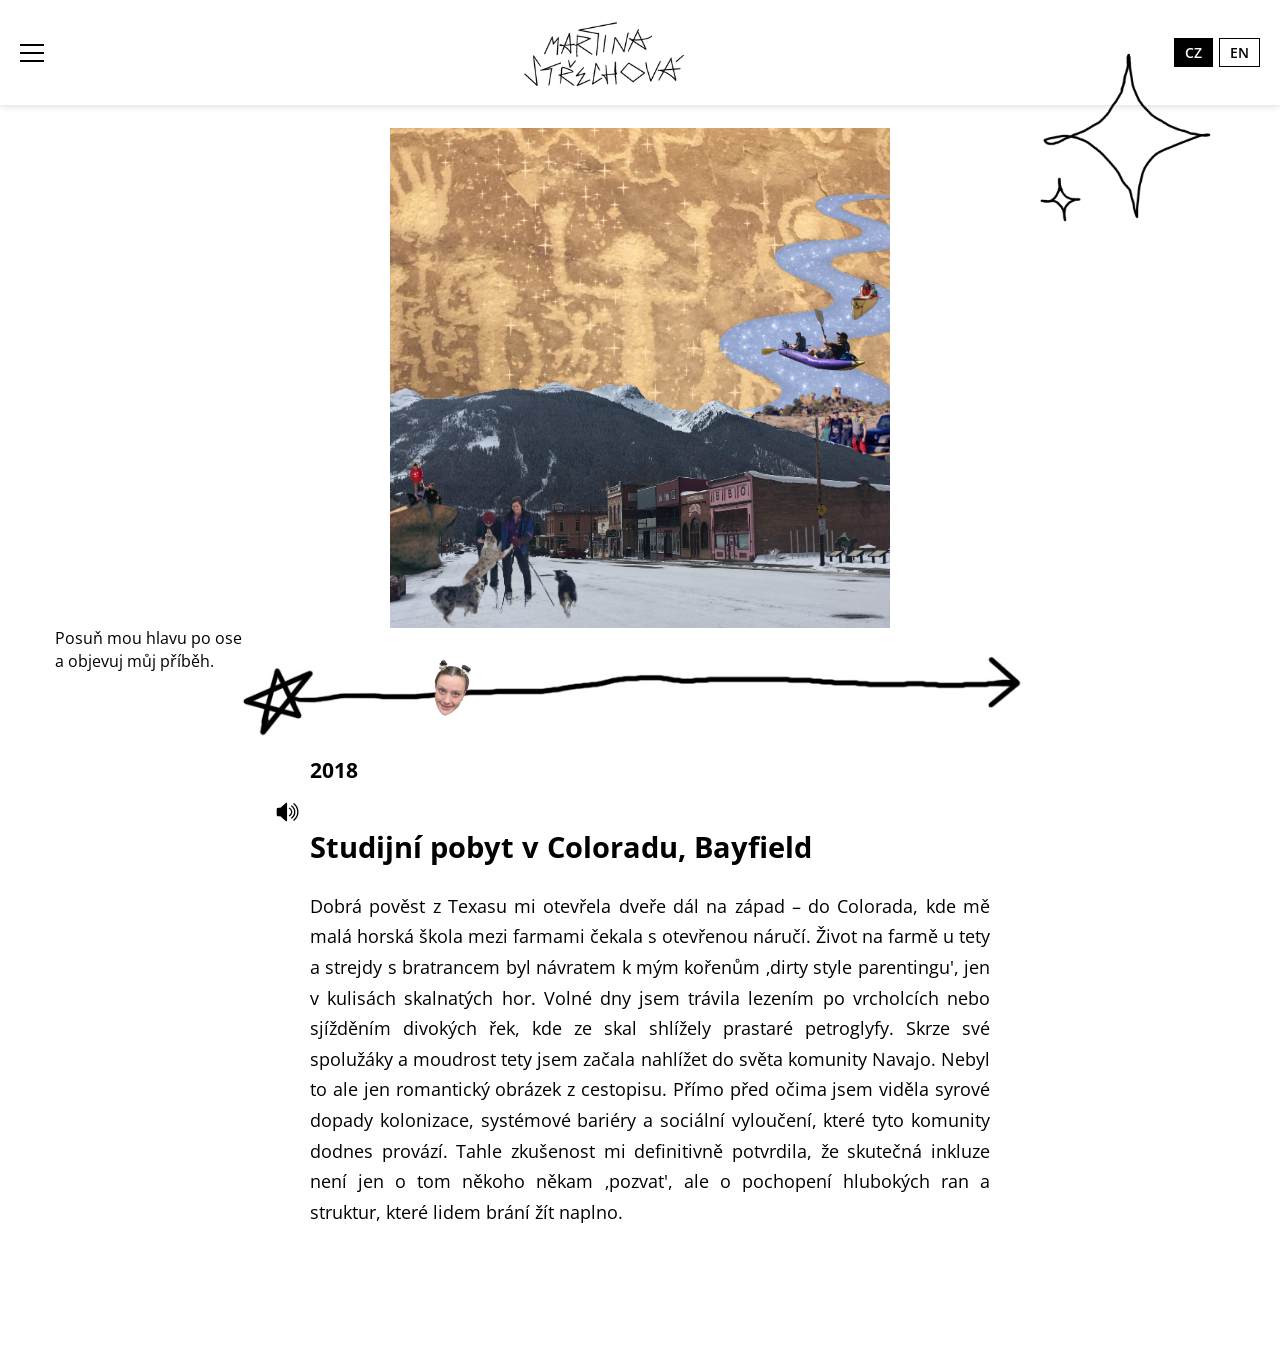
==== index.html @ bd1fe213 "Move deco-stars--left to end of milestone-section, update media query margin https://claude.ai/code/" ====
<!DOCTYPE html>
<html lang="cs">
<head>
  <meta charset="UTF-8">
  <meta name="viewport" content="width=device-width, initial-scale=1.0">
  <title>Osobní web</title>
  <link rel="preconnect" href="https://fonts.googleapis.com">
  <link rel="preconnect" href="https://fonts.gstatic.com" crossorigin>
  <link href="https://fonts.googleapis.com/css2?family=Open+Sans:wght@400;600;700&display=swap" rel="stylesheet">
  <link rel="stylesheet" href="css/style.css">
</head>
<body>

  <header id="site-header">
    <button id="menu-btn" aria-label="Otevřít menu">
      <span></span>
      <span></span>
      <span></span>
    </button>

    <a href="index.html" class="header-logo">
      <img src="assets/podpis.jpg" alt="Podpis" height="50">
    </a>

    <div class="lang-switcher">
      <button id="lang-cz" class="active">CZ</button>
      <button id="lang-en">EN</button>
    </div>
  </header>

  <img class="deco-stars deco-stars--top" src="assets/stars.png" alt="">

  <div id="menu-overlay" role="dialog" aria-modal="true" aria-label="Navigace" aria-hidden="true">
    <nav class="menu-nav">
      <a href="index.html" class="menu-item menu-item--home">
        <img src="assets/Home.svg" alt="Domů">
      </a>
      <a href="cv.html" class="menu-item">CV</a>
      <a href="contacts.html" class="menu-item" data-cz="Kontakty" data-en="Contacts">Kontakty</a>
    </nav>
  </div>

  <main id="home">
    <section id="milestone-section">
      <div id="milestone-image">
        <img id="milestone-img" src="" alt="" />
        <p id="timeline-instructions" data-cz="Posuň mou hlavu po ose<br>a objevuj můj příběh." data-en="Drag my head along the timeline<br>and discover my story.">Posuň mou hlavu po ose<br>a objevuj můj příběh.</p>
      </div>
      <div id="timeline-container">
        <div id="timeline-track">
          <img id="timeline-img" src="assets/osa.jpg" alt="Časová osa" style="width: 100%;">
          <img src="assets/hlava_1.png" alt="Martina Střechová" id="timeline-head">
        </div>
      </div>
      <div id="milestone-content">
        <div id="milestone-header">
          <span id="milestone-rok"></span>
          <button id="audio-btn"><img src="assets/Sound.svg" alt="Přehrát audio" style="height: 1.5rem; width: auto;"></button>
          <div class="nadpis-wrap">
            <h2 id="milestone-nadpis"></h2>
          </div>
        </div>
        <p id="milestone-text"></p>
      </div>
      <audio id="audio-player" preload="none"></audio>
      <img class="deco-stars deco-stars--left" src="assets/stars.png" alt="">
    </section>
  </main>

  <script src="data/milniky.js"></script>
  <script src="js/main.js"></script>
</body>
</html>
---- css/style.css ----
body {
  font-family: 'Open Sans', sans-serif;
}

/* ── Header ── */
#site-header {
  position: fixed;
  top: 0;
  left: 0;
  right: 0;
  height: 105px;
  background: #fff;
  color: #000;
  display: flex;
  align-items: center;
  justify-content: space-between;
  padding: 0 20px;
  box-shadow: 0 2px 6px rgba(0, 0, 0, 0.12);
  z-index: 1000;
}

/* Hamburger button */
#menu-btn {
  display: flex;
  flex-direction: column;
  justify-content: space-between;
  width: 24px;
  height: 18px;
  background: none;
  border: none;
  cursor: pointer;
  padding: 0;
}

#menu-btn span {
  display: block;
  width: 100%;
  height: 2px;
  background: #000;
  transition: transform 0.25s ease, opacity 0.25s ease;
}

/* Hamburger → křížek při otevřeném menu */
#menu-btn.open span:nth-child(1) { transform: translateY(8px) rotate(45deg); }
#menu-btn.open span:nth-child(2) { opacity: 0; }
#menu-btn.open span:nth-child(3) { transform: translateY(-8px) rotate(-45deg); }

/* Logo / signature */
.header-logo img {
  display: block;
  height: 75px;
}

/* Language switcher */
.lang-switcher {
  display: flex;
  gap: 6px;
}

.lang-switcher button {
  background: none;
  border: 1px solid #000;
  color: #000;
  padding: 4px 10px;
  cursor: pointer;
  font-family: inherit;
  font-size: 0.85rem;
  font-weight: 600;
}

.lang-switcher button.active {
  background: #000;
  color: #fff;
}

/* Menu overlay — malý panel vlevo nahoře */
#menu-overlay {
  position: fixed;
  top: 105px;
  left: 0;
  width: 300px;
  background: #747474;
  z-index: 1001;
  opacity: 0;
  pointer-events: none;
  transition: opacity 0.25s ease;
}

#menu-overlay.open {
  opacity: 1;
  pointer-events: all;
}

/* Nav items */
.menu-nav {
  display: flex;
  flex-direction: column;
  width: 100%;
}

.menu-item {
  display: block;
  width: 100%;
  color: #fff;
  text-decoration: none;
  font-size: 1.5rem;
  font-weight: 600;
  padding: 0.9rem 1.5rem;
  border-bottom: 1px solid rgba(255, 255, 255, 0.4);
}

.menu-item:last-child {
  border-bottom: none;
}

.menu-item--home {
  display: flex;
  align-items: center;
  padding: 0;
}

.menu-item--home img {
  height: 3rem;
  width: auto;
  display: block;
  padding: 0.5rem 0;
}

/* ── Milestone section ── */
#milestone-section {
  max-width: 700px;
  margin: 0 auto;
  padding-top: 120px;
  display: flex;
  flex-direction: column;
  gap: 0;
}

#milestone-image {
  position: relative;
  margin-bottom: 0;
  padding-bottom: 0;
}

#timeline-instructions {
  position: absolute;
  bottom: -60px;
  left: -235px;
  width: 280px;
  z-index: 200;
  font-size: 16px;
  line-height: 1.4;
  font-family: 'Open Sans', sans-serif;
  color: #000;
}

#milestone-image img {
  width: 100%;
  max-width: 500px;
  display: block;
  margin: 0 auto;
}

#milestone-content {
  width: calc(100% - 20px);
  max-width: none;
  margin: -10px 10px 0 20px;
  position: relative;
  padding-left: 0;
  padding-top: 0;
  padding-bottom: 105px;
}

#milestone-header {
  display: flex;
  flex-direction: column;
  align-items: flex-start;
  gap: 4px;
}

#milestone-rok {
  display: block;
  text-align: left;
  font-size: 21px;
  font-weight: 700;
  color: #000;
  margin-bottom: 4px;
}

.nadpis-wrap {
  position: relative;
  display: flex;
  align-items: center;
  gap: 10px;
}

#audio-btn {
  border: none;
  background: none;
  cursor: pointer;
  padding: 0;
  flex-shrink: 0;
}

#milestone-nadpis {
  text-align: left;
  font-size: 29px;
  font-weight: 700;
  line-height: 1.1;
  margin: 0 0 10px 0;
}

#milestone-text {
  text-align: justify;
  font-size: 18px;
  font-weight: 400;
  line-height: 1.7;
}

/* ── Timeline ── */
#timeline-container {
  width: calc(100% + 200px);
  max-width: none;
  margin-top: 8px;
  margin-bottom: 10px;
  margin-left: -100px;
  margin-right: -100px;
  position: relative;
}

#timeline-track {
  position: relative;
  width: 100%;
}

#timeline-img {
  display: block;
  position: relative;
  z-index: 1;
  max-height: 120px;
  object-fit: contain;
}

#timeline-head {
  position: absolute;
  top: 50%;
  margin-top: 0;
  width: 80px;
  height: auto;
  cursor: grab;
  transform: translateX(-50%) translateY(-60%);
  transition: left 0.3s ease;
  mix-blend-mode: normal;
  z-index: 100;
}

#milestone-image,
#milestone-content {
  transition: opacity 0.3s ease;
}

.deco-stars--top {
  position: fixed;
  top: -40px;
  right: -50px;
  width: 400px;
  height: auto;
  z-index: 1001;
  pointer-events: none;
}

.deco-stars--left {
  position: absolute;
  left: calc(-25vw + 60px);
  top: calc(50% + 97.5px);
  transform: translateY(-50%) rotate(90deg);
  width: 300px;
  height: auto;
  pointer-events: none;
}

@media (max-width: 480px) {
  #timeline-container {
    width: 100%;
    margin-left: 0;
    margin-right: 0;
    margin-top: 16px;
    overflow: hidden;
  }
  #timeline-img {
    width: 100%;
    max-width: 100%;
  }
  #timeline-head {
    width: 50px;
  }
  #milestone-content {
    width: 100%;
    margin: 0;
    padding-left: 16px;
    padding-right: 16px;
    box-sizing: border-box;
  }
  #milestone-section {
    padding-left: 16px;
    padding-right: 16px;
    box-sizing: border-box;
    overflow-x: hidden;
  }
  #milestone-header {
    display: flex;
    flex-direction: column;
    align-items: flex-start;
    gap: 4px;
  }
  #milestone-rok { order: 1; }
  #audio-btn { order: 2; }
  .nadpis-wrap { order: 3; width: 100%; }
  #milestone-nadpis {
    font-size: 22px;
  }
  .deco-stars--left {
    position: static;
    display: block;
    width: 80px;
    margin: 20px 0 0 0;
    transform: rotate(90deg);
  }
  #timeline-instructions {
    position: static;
    text-align: left;
    margin: 8px 0 4px 16px;
  }
}

@media (min-width: 481px) and (max-width: 1024px) {
  #timeline-container {
    width: 100%;
    margin-left: 0;
    margin-right: 0;
    overflow: hidden;
  }
  #timeline-img {
    width: 100%;
    max-width: 100%;
  }
  #timeline-head {
    width: 80px;
    height: auto;
  }
  #milestone-content {
    width: 100%;
    margin: 0;
    padding-left: 16px;
    padding-right: 16px;
    box-sizing: border-box;
  }
  #milestone-section {
    padding-left: 16px;
    padding-right: 16px;
    box-sizing: border-box;
    overflow-x: hidden;
  }
  #milestone-header {
    display: flex;
    flex-direction: column;
    align-items: flex-start;
    gap: 4px;
  }
  #milestone-rok { order: 1; }
  #audio-btn { order: 2; }
  .nadpis-wrap { order: 3; width: 100%; }
  #timeline-instructions {
    position: static;
    text-align: left;
    margin: 8px 0 4px 16px;
  }
  .deco-stars--left {
    position: static;
    display: block;
    width: 80px;
    margin: 20px 0 0 0;
    transform: rotate(90deg);
  }
}

@media (min-width: 1025px) {
  #audio-btn {
    margin-left: -44px;
    margin-top: 8px;
    position: relative;
  }
}
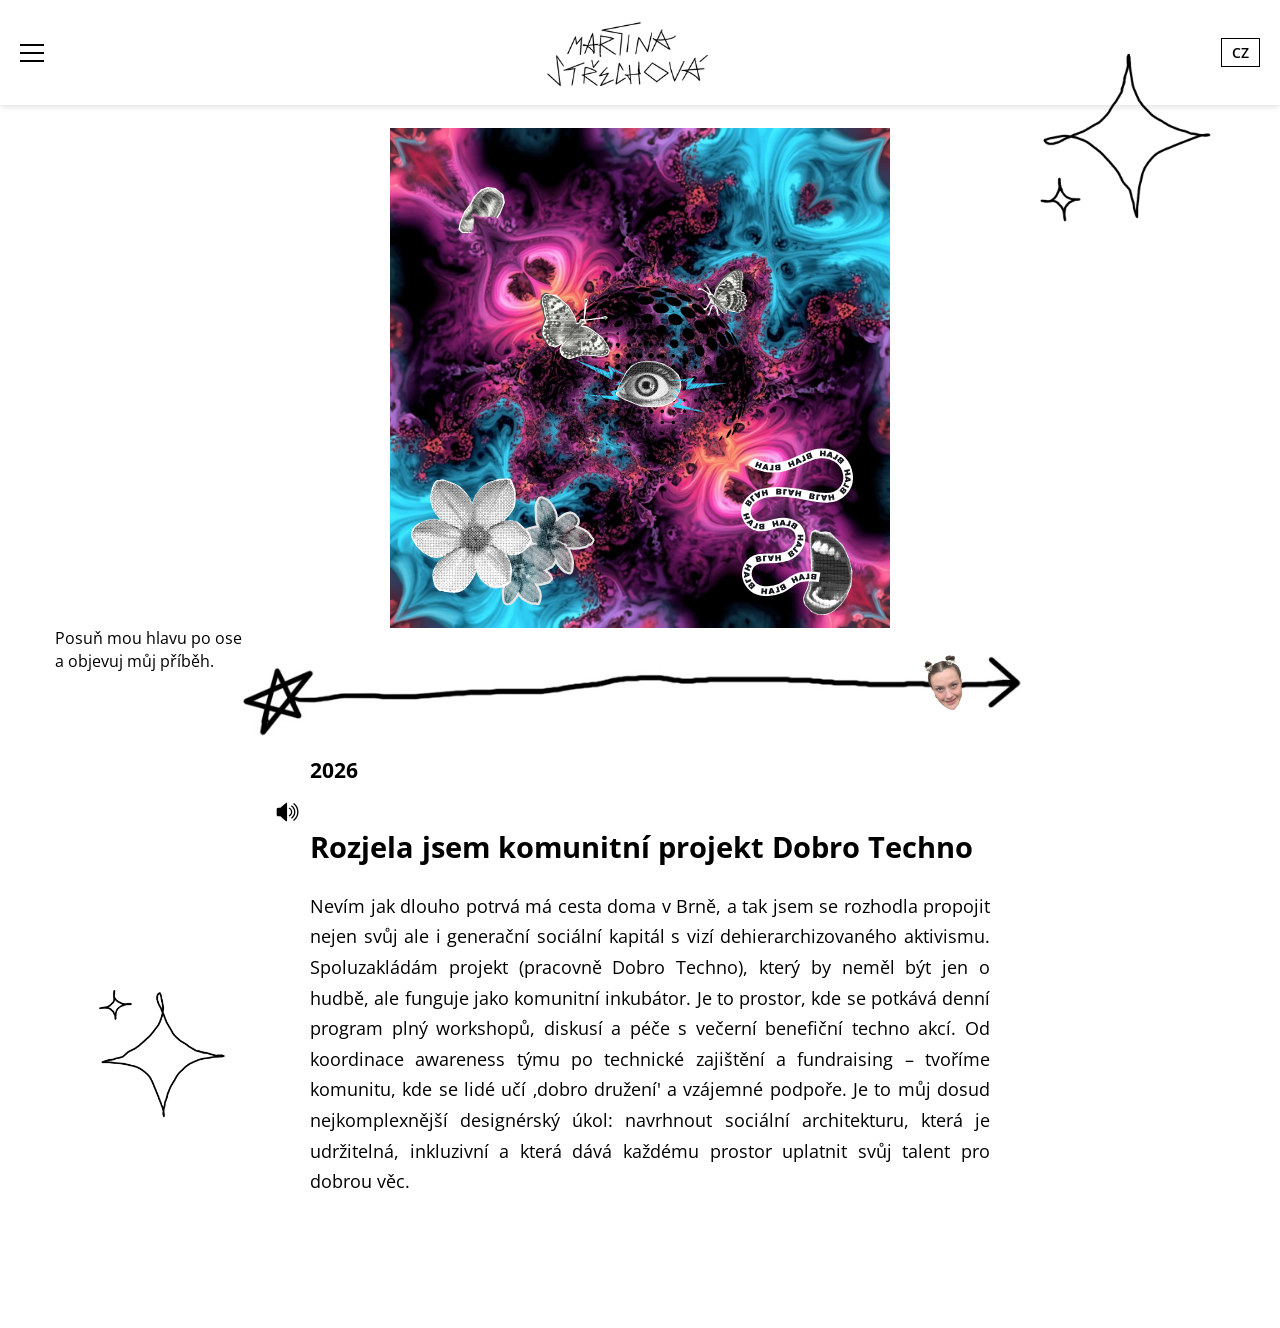
==== commit ee6a3f89: "Replace dual lang buttons with single toggle, add mobile logo height https://claude.ai/code/session_" ====
--- a/index.html
+++ b/index.html
@@ -23,8 +23,7 @@
     </a>
 
     <div class="lang-switcher">
-      <button id="lang-cz" class="active">CZ</button>
-      <button id="lang-en">EN</button>
+      <button id="lang-toggle" aria-label="Přepnout jazyk">CZ</button>
     </div>
   </header>
 
--- a/css/style.css
+++ b/css/style.css
@@ -134,6 +134,7 @@
   display: flex;
   flex-direction: column;
   gap: 0;
+  position: relative;
 }
 
 #milestone-image {
@@ -271,8 +272,8 @@
 
 .deco-stars--left {
   position: absolute;
-  left: calc(-25vw + 60px);
-  top: calc(50% + 97.5px);
+  left: calc(-25vw + 25px);
+  top: 80%;
   transform: translateY(-50%) rotate(90deg);
   width: 300px;
   height: auto;
@@ -293,6 +294,12 @@
   }
   #timeline-head {
     width: 50px;
+  }
+  .deco-stars--top {
+    width: 100px;
+  }
+  .header-logo img {
+    height: 40px;
   }
   #milestone-content {
     width: 100%;
@@ -322,9 +329,11 @@
   .deco-stars--left {
     position: static;
     display: block;
-    width: 80px;
-    margin: 20px 0 0 0;
+    width: 240px;
+    height: auto;
+    margin: 8px 0 0 0;
     transform: rotate(90deg);
+    pointer-events: none;
   }
   #timeline-instructions {
     position: static;
@@ -347,6 +356,11 @@
   #timeline-head {
     width: 80px;
     height: auto;
+  }
+  .deco-stars--top {
+    width: clamp(100px, 25vw, 267px);
+    right: 40px;
+    top: 20px;
   }
   #milestone-content {
     width: 100%;
@@ -378,9 +392,11 @@
   .deco-stars--left {
     position: static;
     display: block;
-    width: 80px;
-    margin: 20px 0 0 0;
+    width: 240px;
+    height: auto;
+    margin: 8px 0 0 0;
     transform: rotate(90deg);
+    pointer-events: none;
   }
 }
 
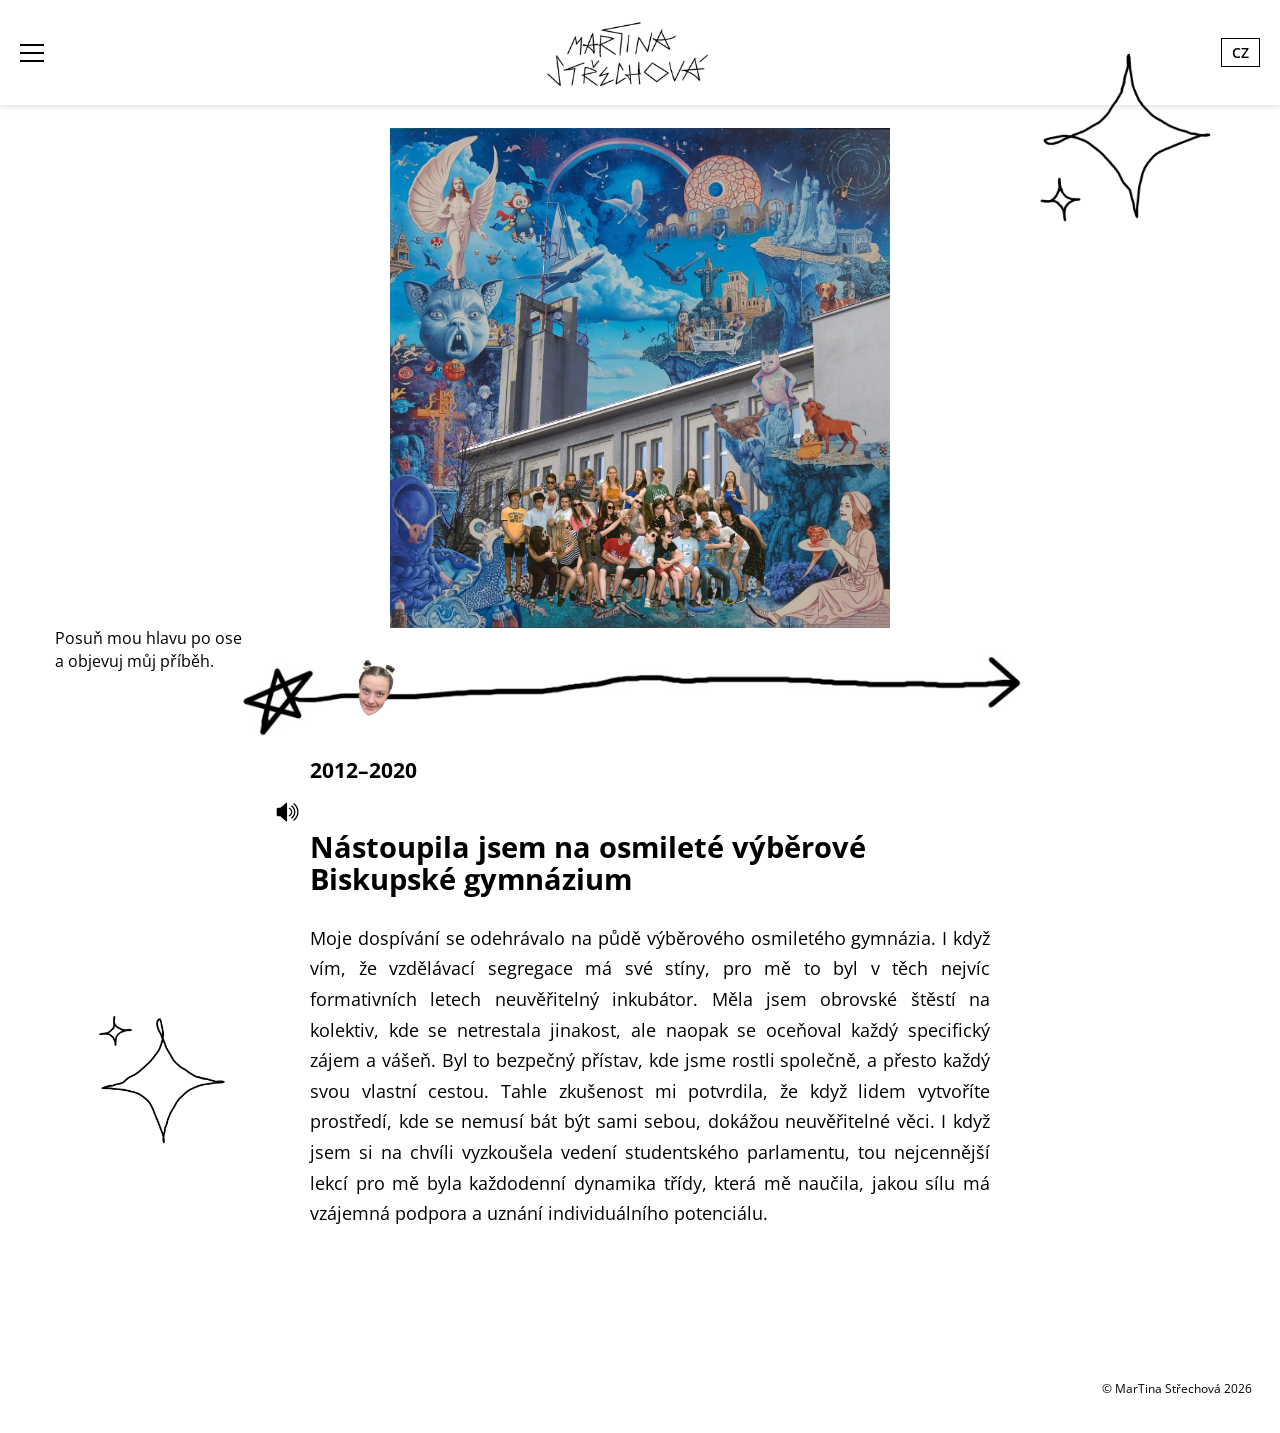
==== commit 4db03a2c: "Add site-footer to all pages with CSS styling https://claude.ai/code/session_014nUNuwKFdXaJQxvXebH3h" ====
--- a/index.html
+++ b/index.html
@@ -66,6 +66,10 @@
     </section>
   </main>
 
+  <footer id="site-footer">
+    <p>© MarTina Střechová 2026</p>
+  </footer>
+
   <script src="data/milniky.js"></script>
   <script src="js/main.js"></script>
 </body>
--- a/css/style.css
+++ b/css/style.css
@@ -126,6 +126,15 @@
   padding: 0.5rem 0;
 }
 
+/* ── Footer ── */
+#site-footer {
+  text-align: right;
+  padding: 16px 20px;
+  font-family: 'Open Sans', sans-serif;
+  font-size: 12px;
+  color: #000;
+}
+
 /* ── Milestone section ── */
 #milestone-section {
   max-width: 700px;
@@ -294,12 +303,29 @@
   }
   #timeline-head {
     width: 50px;
+    z-index: 200;
+  }
+  #timeline-img {
+    z-index: 1;
+    position: relative;
+  }
+  #timeline-track {
+    position: relative;
+    overflow: visible;
+  }
+  #timeline-container {
+    overflow: visible;
+  }
+  #site-header {
+    height: 80px;
+  }
+  .header-logo img {
+    height: 50px;
   }
   .deco-stars--top {
     width: 100px;
-  }
-  .header-logo img {
-    height: 40px;
+    right: 25px;
+    top: 40px;
   }
   #milestone-content {
     width: 100%;
@@ -338,7 +364,21 @@
   #timeline-instructions {
     position: static;
     text-align: left;
-    margin: 8px 0 4px 16px;
+    margin: 8px 0 4px 8px;
+    font-size: 13px;
+  }
+  #milestone-text {
+    font-size: 14px;
+  }
+  #milestone-section {
+    padding-top: 90px;
+    padding-bottom: 20px;
+  }
+  #milestone-content {
+    padding-bottom: 12px;
+  }
+  .deco-stars--left {
+    margin-left: -60px;
   }
 }
 
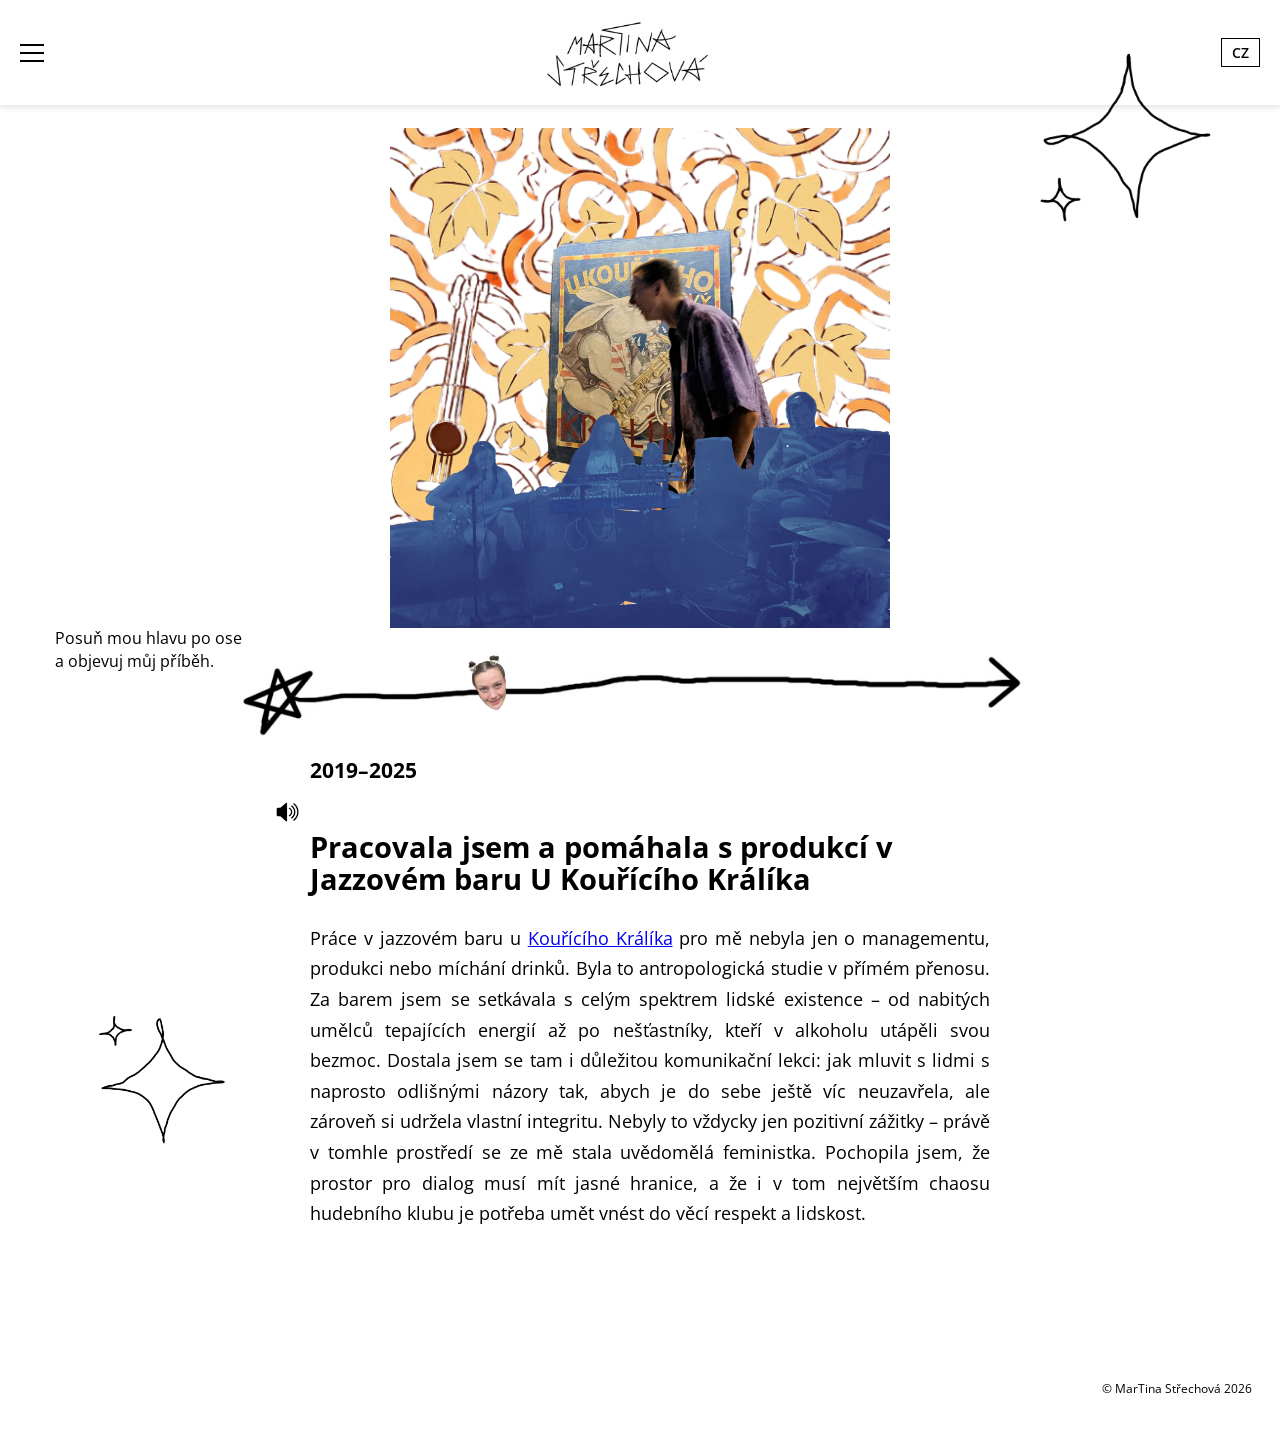
==== commit 75eb4705: "Add favicon from assets/Logo.png to all pages https://claude.ai/code/session_014nUNuwKFdXaJQxvXebH3h" ====
--- a/index.html
+++ b/index.html
@@ -2,6 +2,7 @@
 <html lang="cs">
 <head>
   <meta charset="UTF-8">
+  <link rel="icon" type="image/png" href="assets/Logo.png">
   <meta name="viewport" content="width=device-width, initial-scale=1.0">
   <title>Osobní web</title>
   <link rel="preconnect" href="https://fonts.googleapis.com">
--- a/css/style.css
+++ b/css/style.css
@@ -1,5 +1,6 @@
 body {
   font-family: 'Open Sans', sans-serif;
+  position: relative;
 }
 
 /* ── Header ── */
@@ -289,6 +290,463 @@
   pointer-events: none;
 }
 
+#cv-stars-left {
+  position: absolute;
+  left: 10px;
+  bottom: -360px;
+  width: 220px;
+  height: auto;
+  transform: rotate(90deg);
+  pointer-events: none;
+  z-index: 10;
+}
+
+/* ── CV kategorie 2 ── */
+.cv2-wrapper {
+  margin-top: 48px;
+}
+
+.cv2-section {
+  margin-bottom: 40px;
+}
+
+.cv2-row {
+  display: grid;
+  grid-template-columns: 1fr 1fr;
+  gap: 0 40px;
+}
+
+.cv2-list {
+  list-style: none;
+  margin: 0;
+  padding: 0;
+}
+
+.cv2-list--two-col .cv2-item {
+  display: flex;
+  justify-content: space-between;
+  gap: 12px;
+  padding: 6px 0;
+  border-bottom: 1px solid rgba(0,0,0,0.1);
+  font-size: 15px;
+}
+
+.cv2-list--two-col .cv2-item:last-child {
+  border-bottom: none;
+}
+
+.cv2-label {
+  font-weight: 600;
+}
+
+.cv2-level {
+  color: #000;
+  font-style: italic;
+  font-size: 14px;
+}
+
+.cv2-tags {
+  display: flex;
+  flex-wrap: wrap;
+  gap: 8px;
+  margin-top: 4px;
+}
+
+.cv2-tag {
+  border: 1px solid #000;
+  padding: 4px 12px;
+  font-size: 14px;
+  font-family: 'Open Sans', sans-serif;
+}
+
+.cv2-item--ref {
+  width: 100%;
+  display: flex;
+  flex-direction: column;
+  align-items: stretch;
+  padding: 8px 0;
+  border-bottom: 1px solid rgba(0,0,0,0.1);
+  font-size: 15px;
+}
+
+.cv2-item--ref:last-child {
+  border-bottom: none;
+}
+
+.cv2-ref-popis {
+  font-size: 13px;
+  font-style: italic;
+  color: #000;
+  margin-top: 2px;
+  display: block;
+}
+
+.cv2-email {
+  color: #000;
+  font-size: 13px;
+  text-decoration: underline;
+  text-underline-offset: 3px;
+  margin-top: 2px;
+  display: block;
+  text-align: right;
+}
+
+.cv2-email:hover {
+  opacity: 0.7;
+}
+
+.cv2-item--pub {
+  display: flex;
+  flex-direction: column;
+  padding: 10px 0;
+  border-bottom: 1px solid rgba(0,0,0,0.1);
+}
+
+.cv2-item--pub:last-child {
+  border-bottom: none;
+}
+
+.cv2-pub-title {
+  font-size: 15px;
+  font-weight: 600;
+  color: #000;
+  text-decoration: underline;
+  text-underline-offset: 3px;
+}
+
+.cv2-pub-title:hover {
+  opacity: 0.7;
+}
+
+.cv2-pub-source {
+  font-size: 13px;
+  font-style: italic;
+  margin-top: 2px;
+}
+
+@media (max-width: 480px) {
+  .cv2-row {
+    grid-template-columns: 1fr;
+  }
+  #cv-title {
+    font-size: 60px !important;
+  }
+  #cv-stars {
+    width: 60px !important;
+    bottom: -35px !important;
+    left: calc(50% - 30px - 55px) !important;
+  }
+  .cv-reference-email {
+    text-align: right !important;
+    display: block !important;
+    width: 100% !important;
+  }
+  .cv2-email {
+    text-align: right !important;
+    display: block !important;
+    width: 100% !important;
+  }
+  .cv-sekce-hvezda {
+    height: 2em;
+    margin-top: -0.5em;
+  }
+  .cv-sekce-nadpis {
+    font-size: 18px;
+  }
+  .cv-item-trigger {
+    display: flex;
+    flex-direction: column;
+    align-items: flex-start;
+    gap: 2px;
+  }
+  .cv-rok {
+    order: 1;
+    display: block;
+  }
+  .cv-arrow-nazev {
+    order: 2;
+    display: flex;
+    align-items: center;
+    gap: 6px;
+  }
+  .cv-spec {
+    order: 3;
+    display: block;
+  }
+}
+
+/* ── CV page ── */
+#cv-header {
+  position: relative;
+  text-align: center;
+  margin: 150px 0 20px 0;
+  margin-left: -30px;
+}
+
+#cv-title {
+  font-family: 'Open Sans', sans-serif;
+  font-size: 120px;
+  font-weight: 700;
+  line-height: 1;
+  margin: 0;
+  display: inline-block;
+}
+
+#cv-stars {
+  position: absolute;
+  width: 120px;
+  height: auto;
+  bottom: -70px;
+  left: calc(50% - 60px - 110px);
+}
+
+#cv {
+  max-width: 700px;
+  margin: 0 auto;
+  padding-top: 120px;
+  padding-bottom: 60px;
+  padding-left: 20px;
+  padding-right: 20px;
+  box-sizing: border-box;
+}
+
+.cv-sekce {
+  margin-bottom: 48px;
+}
+
+.cv-section-header {
+  cursor: pointer;
+  user-select: none;
+}
+
+.cv-section-body {
+  display: none;
+}
+
+.cv-section-body.open {
+  display: block;
+}
+
+.cv-section-arrow {
+  display: inline-block;
+  margin-right: 6px;
+  font-size: 28px;
+  font-weight: 700;
+  line-height: 1;
+}
+
+.cv-section-arrow::before {
+  content: "›";
+  display: inline-block;
+  transition: transform 0.2s ease;
+}
+
+.cv-section-header.open .cv-section-arrow::before {
+  transform: rotate(90deg);
+}
+
+.cv-sekce-nadpis {
+  font-size: 24px;
+  font-weight: 700;
+  margin: 0 0 16px 0;
+  color: #000;
+  border-bottom: 2px solid #000;
+  padding-bottom: 8px;
+}
+
+.cv-sekce-hvezda {
+  height: 3em;
+  width: auto;
+}
+
+.cv-accordion {
+  list-style: none;
+  margin: 0;
+  padding: 0;
+}
+
+.cv-item {
+}
+
+.cv-item-trigger {
+  display: flex;
+  flex-direction: column;
+  align-items: flex-start;
+  gap: 2px;
+  width: 100%;
+  background: none;
+  border: none;
+  outline: none !important;
+  cursor: pointer;
+  padding: 12px 0;
+  text-align: left;
+  font-family: 'Open Sans', sans-serif;
+  color: #000;
+}
+
+.cv-item-trigger * {
+  font-family: 'Open Sans', sans-serif;
+  color: #000;
+}
+
+.cv-item-trigger:focus,
+.cv-item-trigger:focus-visible {
+  outline: none !important;
+  border: none;
+}
+
+.cv-arrow {
+  display: inline-block;
+  margin: 0 8px 0 0;
+  font-size: 28px;
+  font-weight: 700;
+  line-height: 1;
+  align-self: baseline;
+}
+
+.cv-arrow::before {
+  content: "›";
+  display: inline-block;
+  transition: transform 0.2s ease;
+}
+
+.cv-item.open .cv-arrow::before {
+  transform: rotate(90deg);
+}
+
+.cv-rok {
+  font-size: 14px;
+  color: #000;
+}
+
+.cv-arrow-nazev {
+  display: flex;
+  align-items: baseline;
+  gap: 6px;
+}
+
+.cv-nazev {
+  font-size: 16px;
+  font-weight: 700;
+  flex: 1;
+  text-align: left;
+}
+
+.cv-nazev a {
+  color: inherit;
+  text-decoration: underline;
+  text-underline-offset: 3px;
+}
+
+.cv-nazev a:hover {
+  opacity: 0.7;
+}
+
+.cv-spec {
+  font-size: 14px;
+  font-style: italic;
+  color: #000;
+}
+
+.cv-item-body {
+  display: none;
+  padding: 0 0 12px 0;
+  font-size: 16px;
+  line-height: 1.7;
+  color: #000;
+}
+
+.cv-item-body p {
+  margin: 0;
+}
+
+.cv-item.open .cv-item-body {
+  display: block;
+}
+
+@media (max-width: 480px) {
+  #cv {
+    padding-top: 90px;
+    padding-left: 16px;
+    padding-right: 16px;
+    overflow-x: hidden;
+    box-sizing: border-box;
+    width: 100%;
+  }
+  #cv * {
+    max-width: 100%;
+    box-sizing: border-box;
+  }
+  #cv-header {
+    margin-bottom: -20px;
+    margin-left: 0;
+    margin-right: 0;
+  }
+  .cv-item-trigger {
+    display: flex;
+    flex-direction: column;
+    align-items: flex-start;
+    width: 100%;
+    box-sizing: border-box;
+    overflow: hidden;
+  }
+  .cv-rok { order: 1; }
+  .cv-arrow-nazev {
+    order: 2;
+    display: flex;
+    flex-direction: row;
+    align-items: flex-start;
+    width: 100%;
+  }
+  .cv-arrow {
+    flex-shrink: 0;
+    width: 24px;
+    margin: 0;
+  }
+  .cv-nazev {
+    word-break: break-word;
+    overflow-wrap: break-word;
+    flex: 1;
+  }
+  .cv-spec {
+    order: 3;
+    padding-left: 24px;
+    word-break: break-word;
+    overflow-wrap: break-word;
+    width: 100%;
+    box-sizing: border-box;
+  }
+  .cv2-nastroje-uroven {
+    text-align: right;
+    margin-left: auto;
+  }
+  .cv2-level {
+    text-align: right;
+    margin-left: auto;
+  }
+}
+@media (min-width: 1025px) {
+  .cv-item-trigger {
+    display: grid;
+    grid-template-columns: 80px auto 1fr;
+    align-items: baseline;
+    gap: 0 12px;
+  }
+  .cv-rok {
+    grid-column: 1;
+  }
+  .cv-arrow-nazev {
+    grid-column: 2;
+  }
+  .cv-spec {
+    grid-column: 3;
+    margin-left: auto;
+    text-align: right;
+  }
+}
+
+/* ── End CV page ── */
+
 @media (max-width: 480px) {
   #timeline-container {
     width: 100%;
@@ -438,6 +896,37 @@
     transform: rotate(90deg);
     pointer-events: none;
   }
+  .cv-item-trigger {
+    display: flex;
+    flex-direction: column;
+    align-items: flex-start;
+    width: 100%;
+    box-sizing: border-box;
+  }
+  .cv-rok { order: 1; }
+  .cv-arrow-nazev {
+    order: 2;
+    display: flex;
+    flex-direction: row;
+    align-items: flex-start;
+    width: 100%;
+  }
+  .cv-arrow {
+    flex-shrink: 0;
+    width: 24px;
+    margin: 0;
+  }
+  .cv-nazev {
+    word-break: break-word;
+    overflow-wrap: break-word;
+    flex: 1;
+  }
+  .cv-spec {
+    order: 3;
+    padding-left: 24px;
+    word-break: break-word;
+    overflow-wrap: break-word;
+  }
 }
 
 @media (min-width: 1025px) {
@@ -447,3 +936,142 @@
     position: relative;
   }
 }
+
+@media (max-width: 1024px) {
+  #cv-stars-left {
+    display: none;
+  }
+}
+
+/* ── Contacts page ── */
+#contacts-header {
+  text-align: center;
+  margin: 150px 0 20px 0;
+}
+
+#contacts-title {
+  font-family: 'Open Sans', sans-serif;
+  font-size: 120px;
+  font-weight: 700;
+  line-height: 1;
+  margin: 0;
+  display: inline-block;
+}
+
+#kontakty {
+  max-width: 900px;
+  margin: 0 auto;
+  padding: 60px 20px 80px;
+  box-sizing: border-box;
+}
+
+#contacts-layout {
+  display: flex;
+  gap: 60px;
+  align-items: flex-start;
+}
+
+#contacts-photo {
+  flex: 0 0 340px;
+}
+
+#contacts-img {
+  width: 340px;
+  height: 340px;
+  object-fit: cover;
+  display: block;
+}
+
+#contacts-img-placeholder {
+  width: 340px;
+  height: 340px;
+  background-color: #e8e8e8;
+  display: none;
+}
+
+#contacts-info {
+  flex: 1;
+  display: flex;
+  flex-direction: column;
+  gap: 20px;
+  justify-content: center;
+  padding-top: 20px;
+}
+
+.contact-row {
+  display: flex;
+  align-items: center;
+  gap: 14px;
+  color: #000;
+  text-decoration: none;
+  font-family: 'Open Sans', sans-serif;
+  font-size: 18px;
+}
+
+.contact-row:hover .contact-text {
+  text-decoration: underline;
+}
+
+.contact-icon {
+  display: flex;
+  align-items: center;
+  flex-shrink: 0;
+  color: #000;
+}
+
+.contact-text {
+  color: #000;
+}
+
+@media (max-width: 700px) {
+  #contacts-header {
+    margin: 100px 0 10px 0;
+  }
+  #contacts-title {
+    font-size: 60px !important;
+  }
+  #contacts-layout {
+    flex-direction: column;
+    gap: 30px;
+  }
+  #contacts-photo {
+    flex: none;
+    width: 100%;
+  }
+  #contacts-img,
+  #contacts-img-placeholder {
+    width: 100%;
+    height: auto;
+    aspect-ratio: 1 / 1;
+  }
+}
+
+@media (max-width: 480px) {
+  #contacts-title {
+    font-size: 60px !important;
+    margin-left: 0;
+    margin-right: 0;
+    text-align: center;
+  }
+  #contacts-header {
+    margin-left: 0;
+    margin-right: 0;
+  }
+  #contacts-layout {
+    flex-direction: column;
+    align-items: center;
+    padding: 0 16px;
+    box-sizing: border-box;
+    width: 100%;
+  }
+  #contacts-photo {
+    width: 100%;
+    max-width: 300px;
+    margin: 0 auto 20px auto;
+    display: block;
+  }
+  #contacts-info {
+    width: 100%;
+    box-sizing: border-box;
+  }
+}
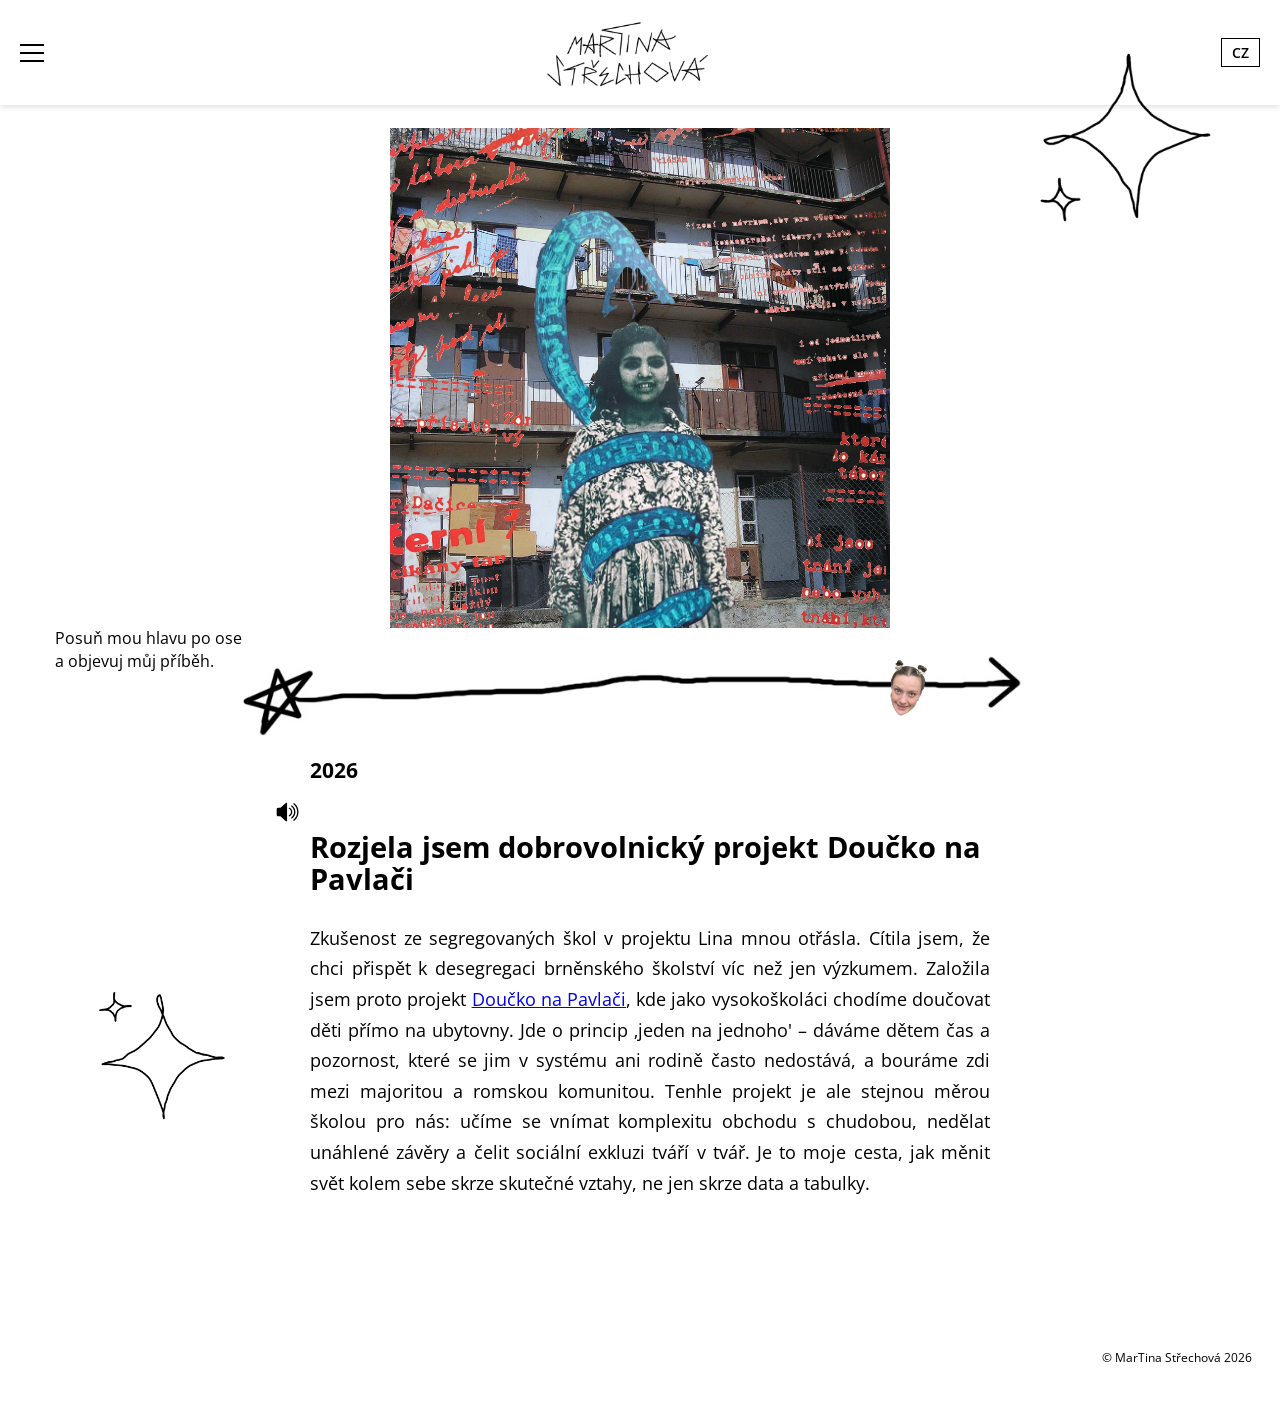
==== commit 238a34c4: "Update page title to MarTina Střechová https://claude.ai/code/session_014nUNuwKFdXaJQxvXebH3hn" ====
--- a/index.html
+++ b/index.html
@@ -4,7 +4,7 @@
   <meta charset="UTF-8">
   <link rel="icon" type="image/png" href="assets/Logo.png">
   <meta name="viewport" content="width=device-width, initial-scale=1.0">
-  <title>Osobní web</title>
+  <title>MarTina Střechová</title>
   <link rel="preconnect" href="https://fonts.googleapis.com">
   <link rel="preconnect" href="https://fonts.gstatic.com" crossorigin>
   <link href="https://fonts.googleapis.com/css2?family=Open+Sans:wght@400;600;700&display=swap" rel="stylesheet">
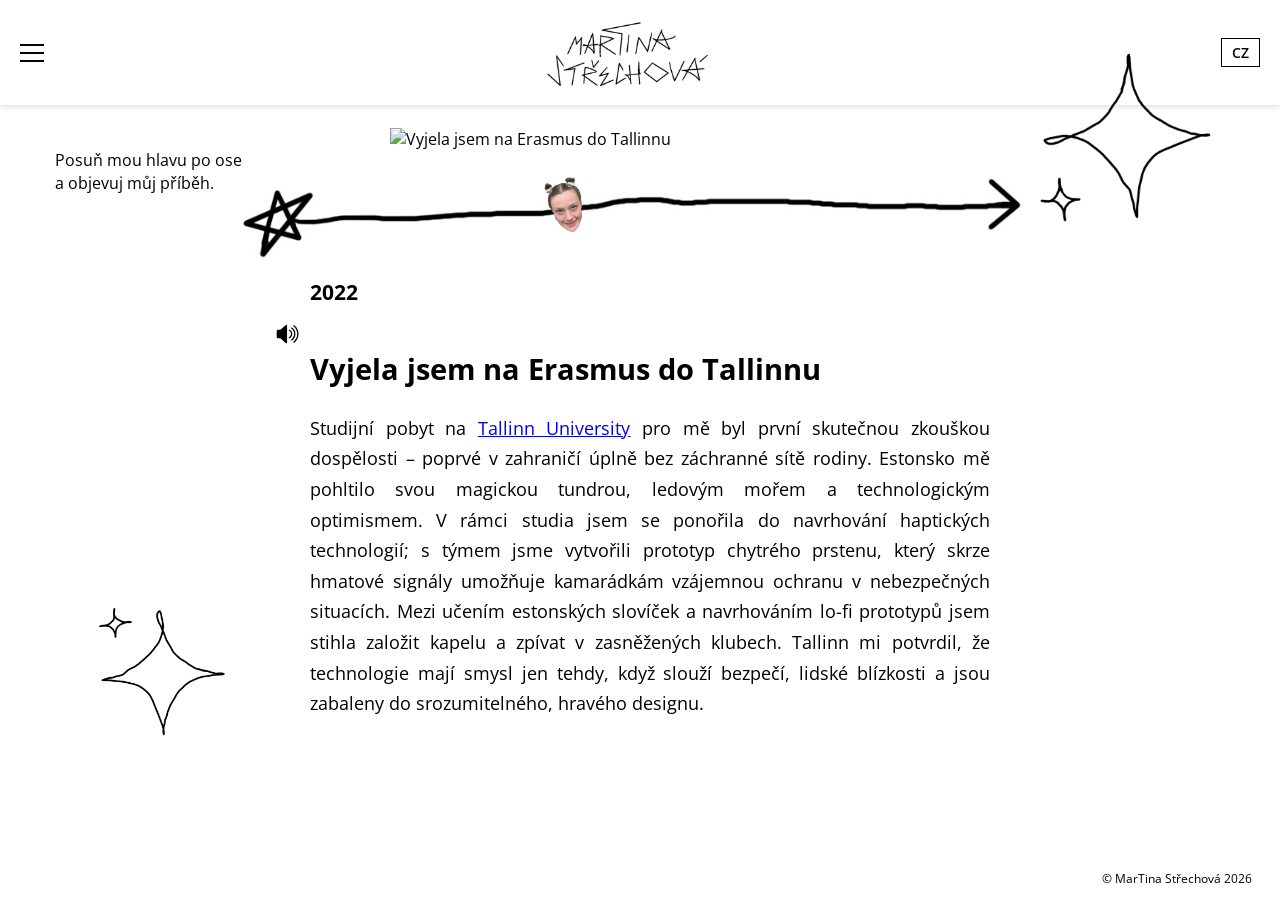
==== commit e46efc25: "Add skip navigation link and main-content anchor to all pages https://claude.ai/code/session_014nUNu" ====
--- a/index.html
+++ b/index.html
@@ -11,6 +11,8 @@
   <link rel="stylesheet" href="css/style.css">
 </head>
 <body>
+
+  <a href="#main-content" class="skip-link">Přeskočit na obsah / Skip to content</a>
 
   <header id="site-header">
     <button id="menu-btn" aria-label="Otevřít menu">
@@ -40,6 +42,7 @@
     </nav>
   </div>
 
+  <span id="main-content"></span>
   <main id="home">
     <section id="milestone-section">
       <div id="milestone-image">
--- a/css/style.css
+++ b/css/style.css
@@ -944,6 +944,24 @@
 }
 
 /* ── Contacts page ── */
+#contacts-stars-left {
+  position: fixed;
+  left: 10px;
+  bottom: 40px;
+  width: 300px;
+  height: auto;
+  transform: rotate(90deg);
+  pointer-events: none;
+  z-index: 10;
+}
+
+@media (max-width: 1024px) {
+  #contacts-stars-left {
+    display: none;
+  }
+}
+
+
 #contacts-header {
   text-align: center;
   margin: 150px 0 20px 0;
@@ -963,12 +981,18 @@
   margin: 0 auto;
   padding: 60px 20px 80px;
   box-sizing: border-box;
+  display: flex;
+  flex-direction: column;
+  align-items: center;
 }
 
 #contacts-layout {
   display: flex;
-  gap: 60px;
+  justify-content: center;
   align-items: flex-start;
+  gap: 40px;
+  max-width: 900px;
+  margin: 0 auto;
 }
 
 #contacts-photo {
@@ -1075,3 +1099,22 @@
     box-sizing: border-box;
   }
 }
+
+/* ── Skip link ── */
+.skip-link {
+  position: absolute;
+  top: -100px;
+  left: 16px;
+  background: #000;
+  color: #fff;
+  padding: 8px 16px;
+  font-family: 'Open Sans', sans-serif;
+  font-size: 16px;
+  z-index: 9999;
+  text-decoration: none;
+  border-radius: 0 0 4px 4px;
+}
+
+.skip-link:focus {
+  top: 0;
+}
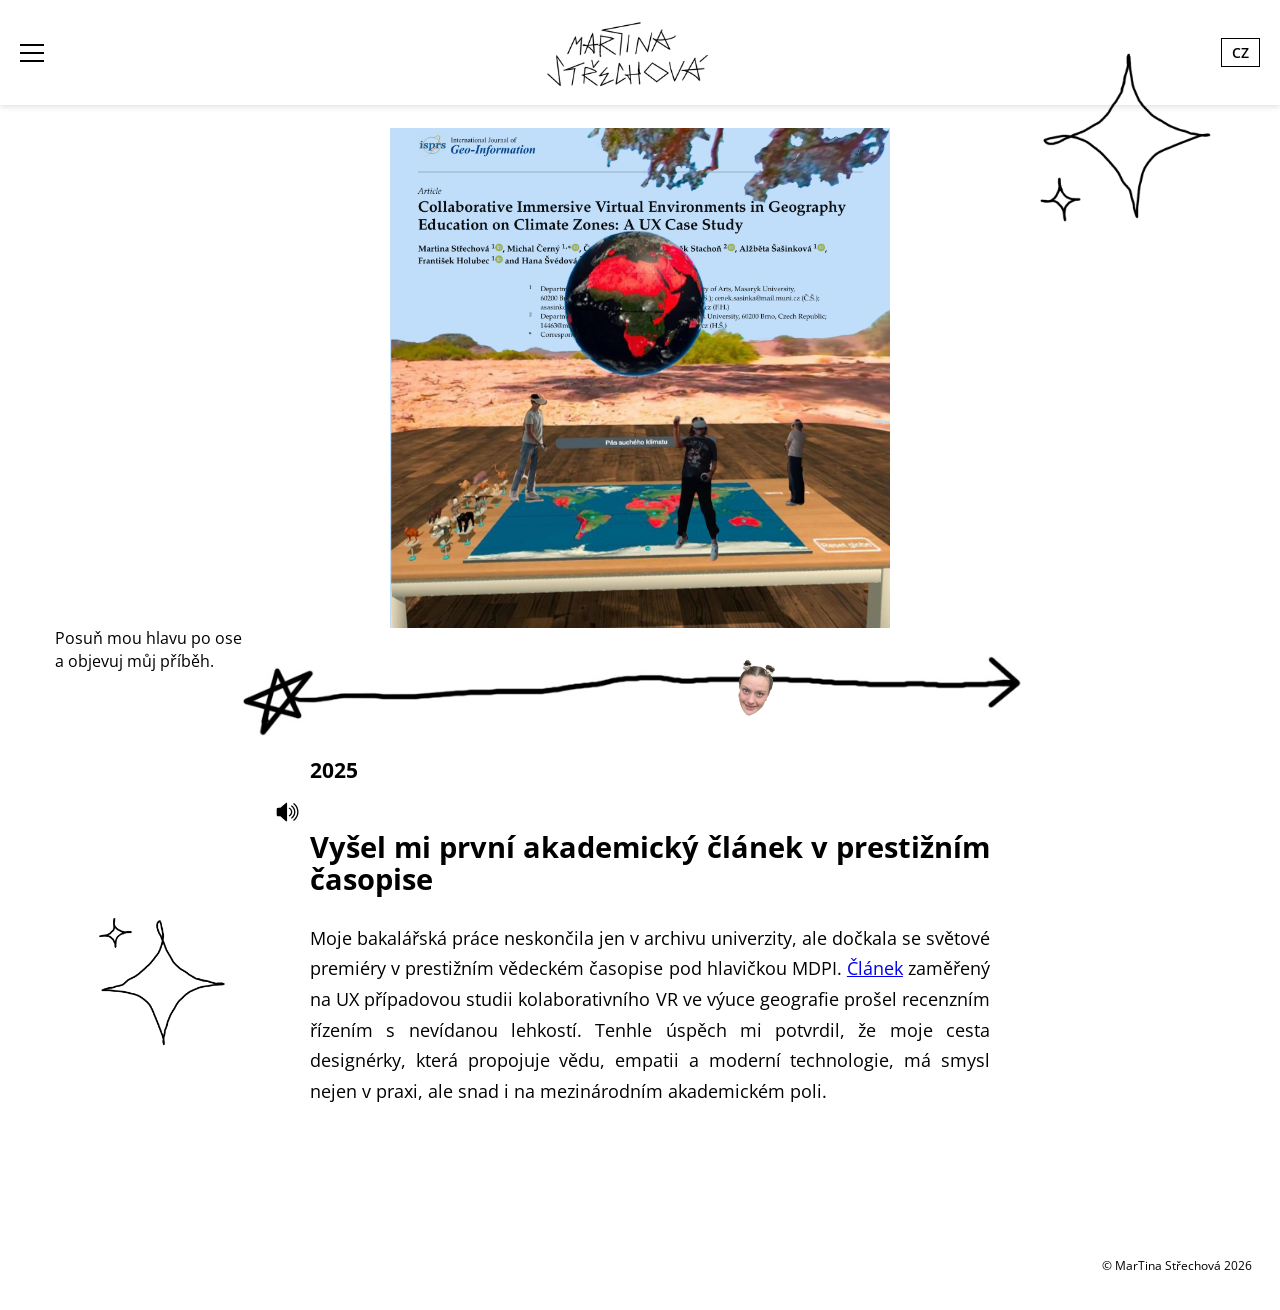
==== commit e911eaa0: "Add visually hidden h1 to index.html for screen readers https://claude.ai/code/session_014nUNuwKFdXa" ====
--- a/index.html
+++ b/index.html
@@ -44,6 +44,7 @@
 
   <span id="main-content"></span>
   <main id="home">
+    <h1 class="visually-hidden">MarTina Střechová — osobní web</h1>
     <section id="milestone-section">
       <div id="milestone-image">
         <img id="milestone-img" src="" alt="" />
--- a/css/style.css
+++ b/css/style.css
@@ -591,8 +591,8 @@
 
 .cv-item-trigger:focus,
 .cv-item-trigger:focus-visible {
-  outline: none !important;
-  border: none;
+  outline: 2px solid #000;
+  outline-offset: 2px;
 }
 
 .cv-arrow {
@@ -1101,6 +1101,18 @@
 }
 
 /* ── Skip link ── */
+.visually-hidden {
+  position: absolute;
+  width: 1px;
+  height: 1px;
+  padding: 0;
+  margin: -1px;
+  overflow: hidden;
+  clip: rect(0, 0, 0, 0);
+  white-space: nowrap;
+  border: 0;
+}
+
 .skip-link {
   position: absolute;
   top: -100px;
@@ -1115,6 +1127,24 @@
   border-radius: 0 0 4px 4px;
 }
 
+.cv-section-header:focus,
+.cv-section-header:focus-visible,
+#menu-btn:focus,
+#menu-btn:focus-visible,
+#lang-toggle:focus,
+#lang-toggle:focus-visible,
+#lang-cz:focus,
+#lang-en:focus,
+.contact-row:focus,
+.contact-row:focus-visible,
+#audio-btn:focus,
+#audio-btn:focus-visible {
+  outline: 2px solid #000;
+  outline-offset: 2px;
+}
+
 .skip-link:focus {
   top: 0;
-}
+  outline: 2px solid #fff;
+  outline-offset: 2px;
+}
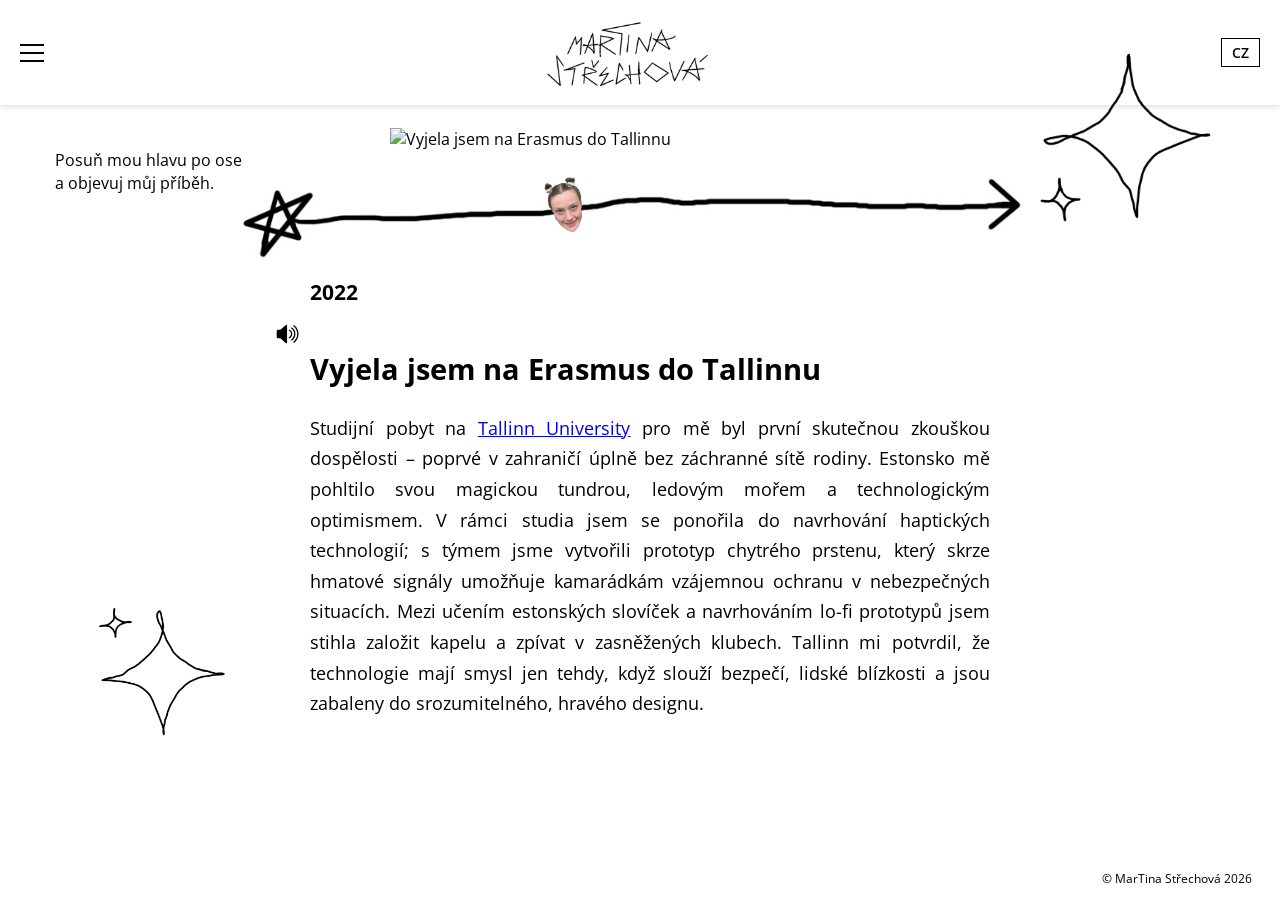
==== commit 411dd508: "Fix accessibility: dynamic lang attr, timeline slider ARIA, audio btn aria-label https://claude.ai/c" ====
--- a/index.html
+++ b/index.html
@@ -53,7 +53,9 @@
       <div id="timeline-container">
         <div id="timeline-track">
           <img id="timeline-img" src="assets/osa.jpg" alt="Časová osa" style="width: 100%;">
-          <img src="assets/hlava_1.png" alt="Martina Střechová" id="timeline-head">
+          <img src="assets/hlava_1.png" alt="Martina Střechová" id="timeline-head"
+               role="slider" aria-valuemin="0" aria-valuemax="18" aria-valuenow="0"
+               aria-label="Časová osa — posuňte pro změnu milníku" tabindex="0">
         </div>
       </div>
       <div id="milestone-content">
